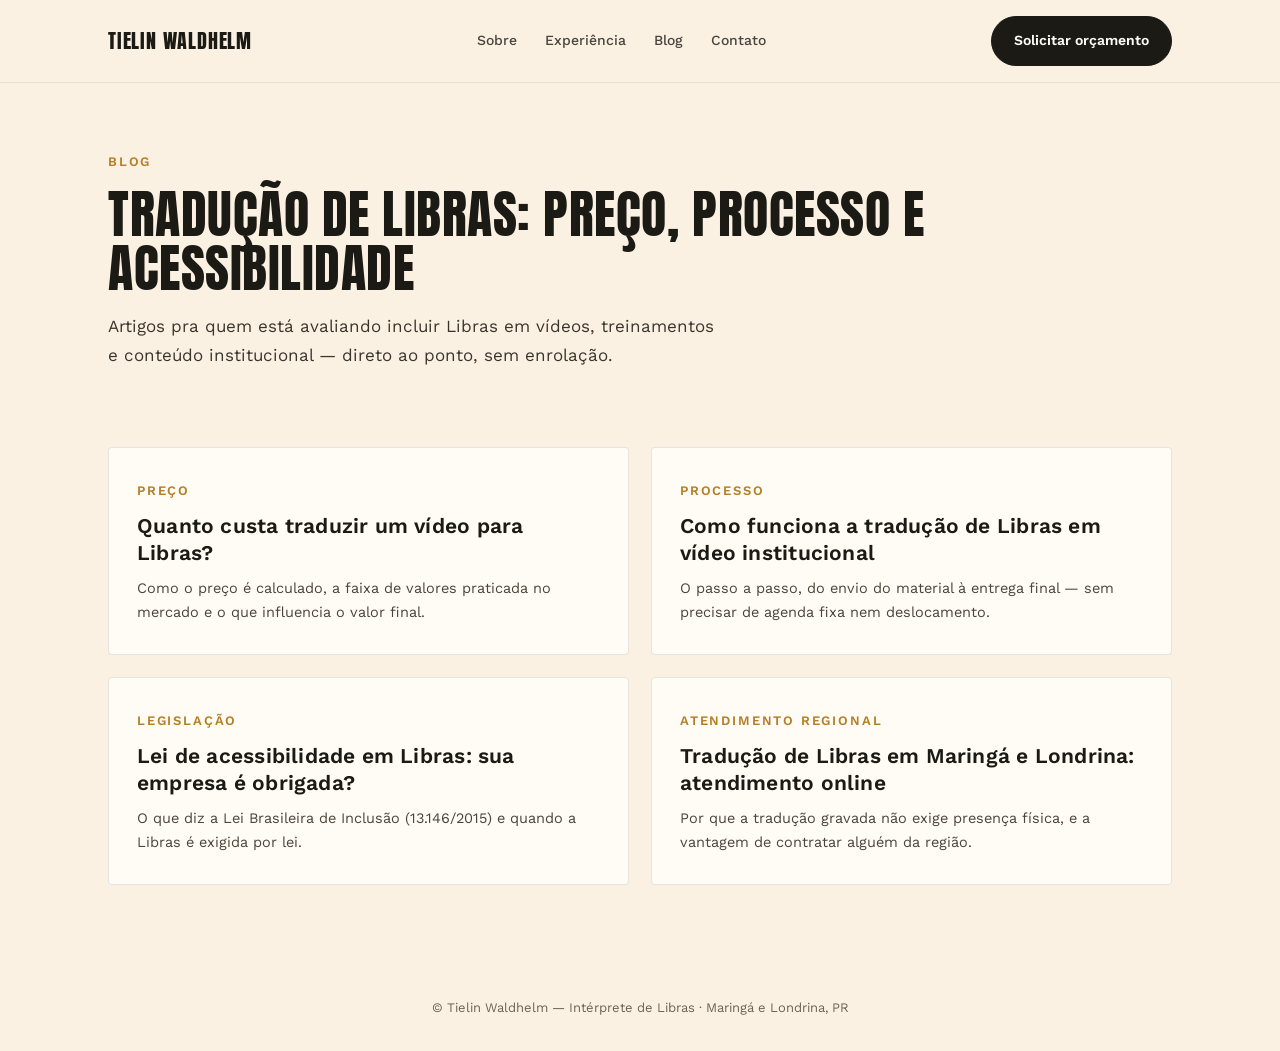
==== blog/index.html @ 84ff34b4 "Add files via upload" ====
<!DOCTYPE html>
<html lang="pt-BR">
<head>
<meta charset="UTF-8">
<meta name="viewport" content="width=device-width, initial-scale=1.0">
<title>Blog | Tradução e Interpretação de Libras — Tielin Waldhelm</title>
<meta name="description" content="Artigos sobre tradução de vídeo em Libras: preço, funcionamento, legislação de acessibilidade e atendimento em Maringá e Londrina.">
<meta name="robots" content="index, follow">
<meta name="author" content="Tielin Waldhelm">
<link rel="canonical" href="https://tielinlibras.com.br/blog/">

<meta property="og:type" content="website">
<meta property="og:title" content="Blog | Tradução e Interpretação de Libras — Tielin Waldhelm">
<meta property="og:description" content="Artigos sobre tradução de vídeo em Libras: preço, funcionamento, legislação e atendimento em Maringá e Londrina.">
<meta property="og:locale" content="pt_BR">
<meta property="og:url" content="https://tielinlibras.com.br/blog/">
<meta property="og:site_name" content="Tielin Waldhelm — Intérprete de Libras">

<link rel="preconnect" href="https://fonts.googleapis.com">
<link rel="preconnect" href="https://fonts.gstatic.com" crossorigin>
<link href="https://fonts.googleapis.com/css2?family=Anton&family=Work+Sans:wght@400;500;600&display=swap" rel="stylesheet">
<link rel="stylesheet" href="blog.css">
</head>
<body>

<header class="nav">
  <div class="nav-inner">
    <a class="logo" href="../index.html">TIELIN WALDHELM</a>
    <ul class="navlinks">
      <li><a href="../index.html#sobre">Sobre</a></li>
      <li><a href="../index.html#experiencia">Experiência</a></li>
      <li><a href="index.html">Blog</a></li>
      <li><a href="../index.html#contato">Contato</a></li>
    </ul>
    <a class="btn" href="https://wa.me/5543999102424" target="_blank" rel="noopener">Solicitar orçamento</a>
  </div>
</header>

<main>
  <section class="blog-hero">
    <div class="wrap">
      <span class="eyebrow">Blog</span>
      <h1>Tradução de Libras: preço, processo e acessibilidade</h1>
      <p>Artigos pra quem está avaliando incluir Libras em vídeos, treinamentos e conteúdo institucional — direto ao ponto, sem enrolação.</p>
    </div>
  </section>

  <section>
    <div class="wrap">
      <div class="post-grid">

        <a class="post-card" href="quanto-custa-traducao-libras.html">
          <span class="eyebrow">Preço</span>
          <h2>Quanto custa traduzir um vídeo para Libras?</h2>
          <p>Como o preço é calculado, a faixa de valores praticada no mercado e o que influencia o valor final.</p>
        </a>

        <a class="post-card" href="como-funciona-traducao-video-institucional.html">
          <span class="eyebrow">Processo</span>
          <h2>Como funciona a tradução de Libras em vídeo institucional</h2>
          <p>O passo a passo, do envio do material à entrega final — sem precisar de agenda fixa nem deslocamento.</p>
        </a>

        <a class="post-card" href="lei-acessibilidade-libras-empresas.html">
          <span class="eyebrow">Legislação</span>
          <h2>Lei de acessibilidade em Libras: sua empresa é obrigada?</h2>
          <p>O que diz a Lei Brasileira de Inclusão (13.146/2015) e quando a Libras é exigida por lei.</p>
        </a>

        <a class="post-card" href="traducao-libras-maringa-londrina-online.html">
          <span class="eyebrow">Atendimento regional</span>
          <h2>Tradução de Libras em Maringá e Londrina: atendimento online</h2>
          <p>Por que a tradução gravada não exige presença física, e a vantagem de contratar alguém da região.</p>
        </a>

      </div>
    </div>
  </section>
</main>

<footer>
  © Tielin Waldhelm — Intérprete de Libras · Maringá e Londrina, PR
</footer>
</body>
</html>
---- blog/blog.css ----
:root{
  --cream:#FBF1E2;
  --cream-2:#FFFCF6;
  --mustard:#D9A23C;
  --mustard-dark:#B47F26;
  --taupe:#B7AC97;
  --ink:#1C1A15;
  --stage:#100E0B;
  --white:#FFFFFF;
  --maxw:1120px;
  --maxw-article:760px;
}
*{box-sizing:border-box;}
html{scroll-behavior:smooth;}
body{
  margin:0;
  background:var(--cream);
  color:var(--ink);
  font-family:'Work Sans', sans-serif;
  font-weight:400;
  line-height:1.7;
  -webkit-font-smoothing:antialiased;
}
h1,h2,h3,.disp{
  font-family:'Anton', sans-serif;
  font-weight:400;
  text-transform:uppercase;
  letter-spacing:0.01em;
  line-height:1.05;
  margin:0;
}
a{color:inherit;}
img{max-width:100%;display:block;}
.wrap{max-width:var(--maxw);margin:0 auto;padding:0 28px;}
.wrap-article{max-width:var(--maxw-article);margin:0 auto;padding:0 28px;}
.eyebrow{
  font-size:13px;letter-spacing:0.14em;text-transform:uppercase;font-weight:600;
  color:var(--mustard-dark);margin-bottom:14px;display:inline-block;
}

header.nav{
  position:sticky;top:0;z-index:50;
  background:rgba(251,241,226,0.92);backdrop-filter:blur(6px);
  border-bottom:1px solid rgba(28,26,21,0.08);
}
.nav-inner{
  max-width:var(--maxw);margin:0 auto;padding:16px 28px;
  display:flex;align-items:center;justify-content:space-between;
}
.logo{font-family:'Anton',sans-serif;font-size:20px;letter-spacing:0.04em;text-decoration:none;color:var(--ink);}
.navlinks{display:none;gap:28px;font-size:14px;font-weight:500;list-style:none;margin:0;padding:0;}
.navlinks a{text-decoration:none;opacity:0.8;transition:opacity .2s;}
.navlinks a:hover{opacity:1;}
@media(min-width:820px){.navlinks{display:flex;}}
.btn{
  display:inline-flex;align-items:center;gap:8px;
  background:var(--ink);color:var(--cream-2);
  padding:12px 22px;border-radius:100px;
  font-size:14px;font-weight:600;text-decoration:none;
  border:1px solid var(--ink);
  transition:background .2s, color .2s, transform .15s;
}
.btn:hover{background:var(--mustard-dark);border-color:var(--mustard-dark);transform:translateY(-1px);}

/* BLOG INDEX */
.blog-hero{padding:64px 0 40px;}
.blog-hero h1{font-size:clamp(34px,5.5vw,52px);}
.blog-hero p{font-size:17px;max-width:56ch;color:#3a352c;margin-top:16px;}

.post-grid{display:grid;grid-template-columns:1fr;gap:22px;padding:20px 0 80px;}
@media(min-width:760px){.post-grid{grid-template-columns:1fr 1fr;}}
.post-card{
  background:var(--cream-2);border:1px solid rgba(28,26,21,0.1);border-radius:4px;
  padding:28px;text-decoration:none;color:var(--ink);display:block;
  transition:transform .15s, box-shadow .15s;
}
.post-card:hover{transform:translateY(-3px);box-shadow:0 10px 24px rgba(28,26,21,0.08);}
.post-card .eyebrow{margin-bottom:10px;}
.post-card h2{font-family:'Work Sans',sans-serif;text-transform:none;font-weight:600;font-size:21px;margin-bottom:10px;line-height:1.3;}
.post-card p{font-size:14.5px;color:#4a453b;margin:0;}

/* ARTICLE */
.article-hero{padding:56px 0 20px;}
.article-hero h1{font-size:clamp(30px,5vw,46px);}
.article-meta{font-size:13.5px;color:#6b6455;margin-top:18px;}
article{padding:20px 0 70px;font-size:17px;color:#2c2820;}
article h2{
  font-family:'Work Sans',sans-serif;text-transform:none;font-weight:600;
  font-size:24px;margin:40px 0 14px;color:var(--ink);
}
article p{margin:0 0 18px;}
article ul{margin:0 0 18px;padding-left:22px;}
article li{margin-bottom:8px;}
article strong{font-weight:600;}
.callout{
  background:var(--cream-2);border-left:3px solid var(--mustard);
  padding:18px 22px;margin:26px 0;font-size:15.5px;border-radius:2px;
}

.cta-box{
  background:var(--stage);color:var(--cream-2);border-radius:6px;
  padding:38px 32px;margin-top:48px;text-align:left;
}
.cta-box .eyebrow{color:var(--mustard);}
.cta-box h3{font-family:'Work Sans',sans-serif;text-transform:none;font-weight:600;font-size:22px;color:var(--cream-2);margin:8px 0 16px;}
.cta-box p{color:#cfc9bb;margin:0 0 22px;font-size:15px;}
.cta-box .btn{background:var(--mustard);border-color:var(--mustard);color:var(--stage);}
.cta-box .btn:hover{background:var(--cream-2);border-color:var(--cream-2);color:var(--stage);}

.back-link{display:inline-block;margin-top:36px;font-size:14px;font-weight:600;text-decoration:none;color:var(--mustard-dark);}

footer{padding:32px 0;font-size:13px;color:#6b6455;text-align:center;}
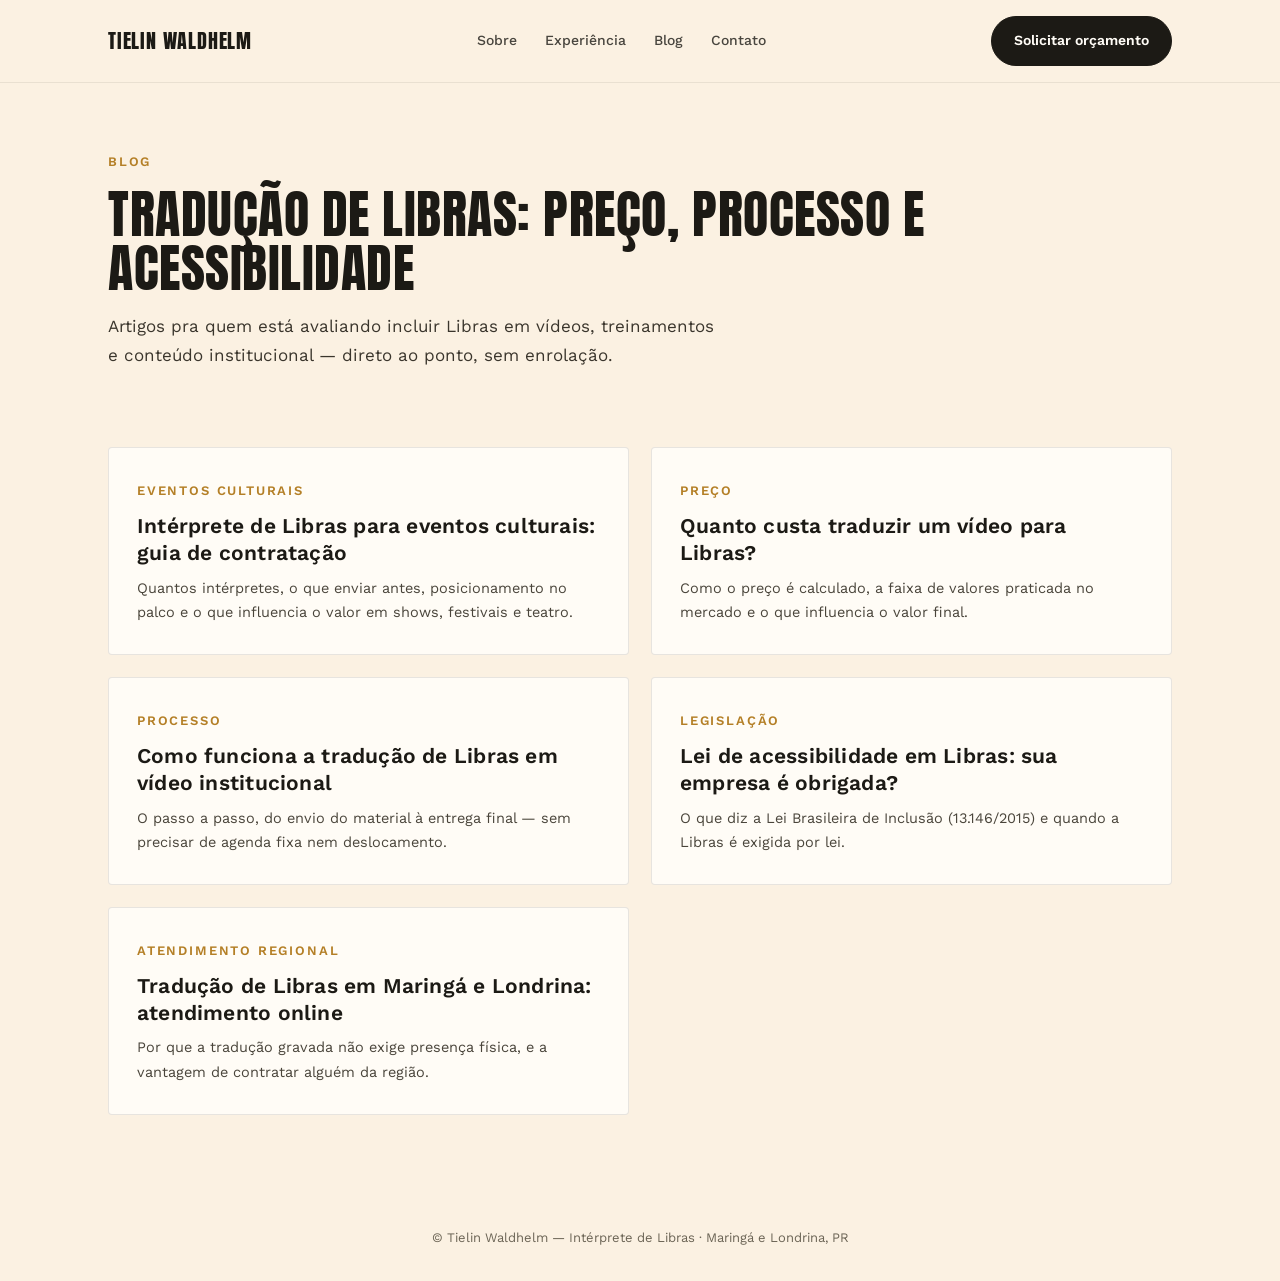
==== commit c8dbfcf9: "Adiciona guia de contratação de intérprete de Libras para eventos culturais Co-Authored-By: Claude S" ====
--- a/blog/index.html
+++ b/blog/index.html
@@ -49,6 +49,12 @@
     <div class="wrap">
       <div class="post-grid">
 
+        <a class="post-card" href="interprete-libras-eventos-culturais.html">
+          <span class="eyebrow">Eventos culturais</span>
+          <h2>Intérprete de Libras para eventos culturais: guia de contratação</h2>
+          <p>Quantos intérpretes, o que enviar antes, posicionamento no palco e o que influencia o valor em shows, festivais e teatro.</p>
+        </a>
+
         <a class="post-card" href="quanto-custa-traducao-libras.html">
           <span class="eyebrow">Preço</span>
           <h2>Quanto custa traduzir um vídeo para Libras?</h2>
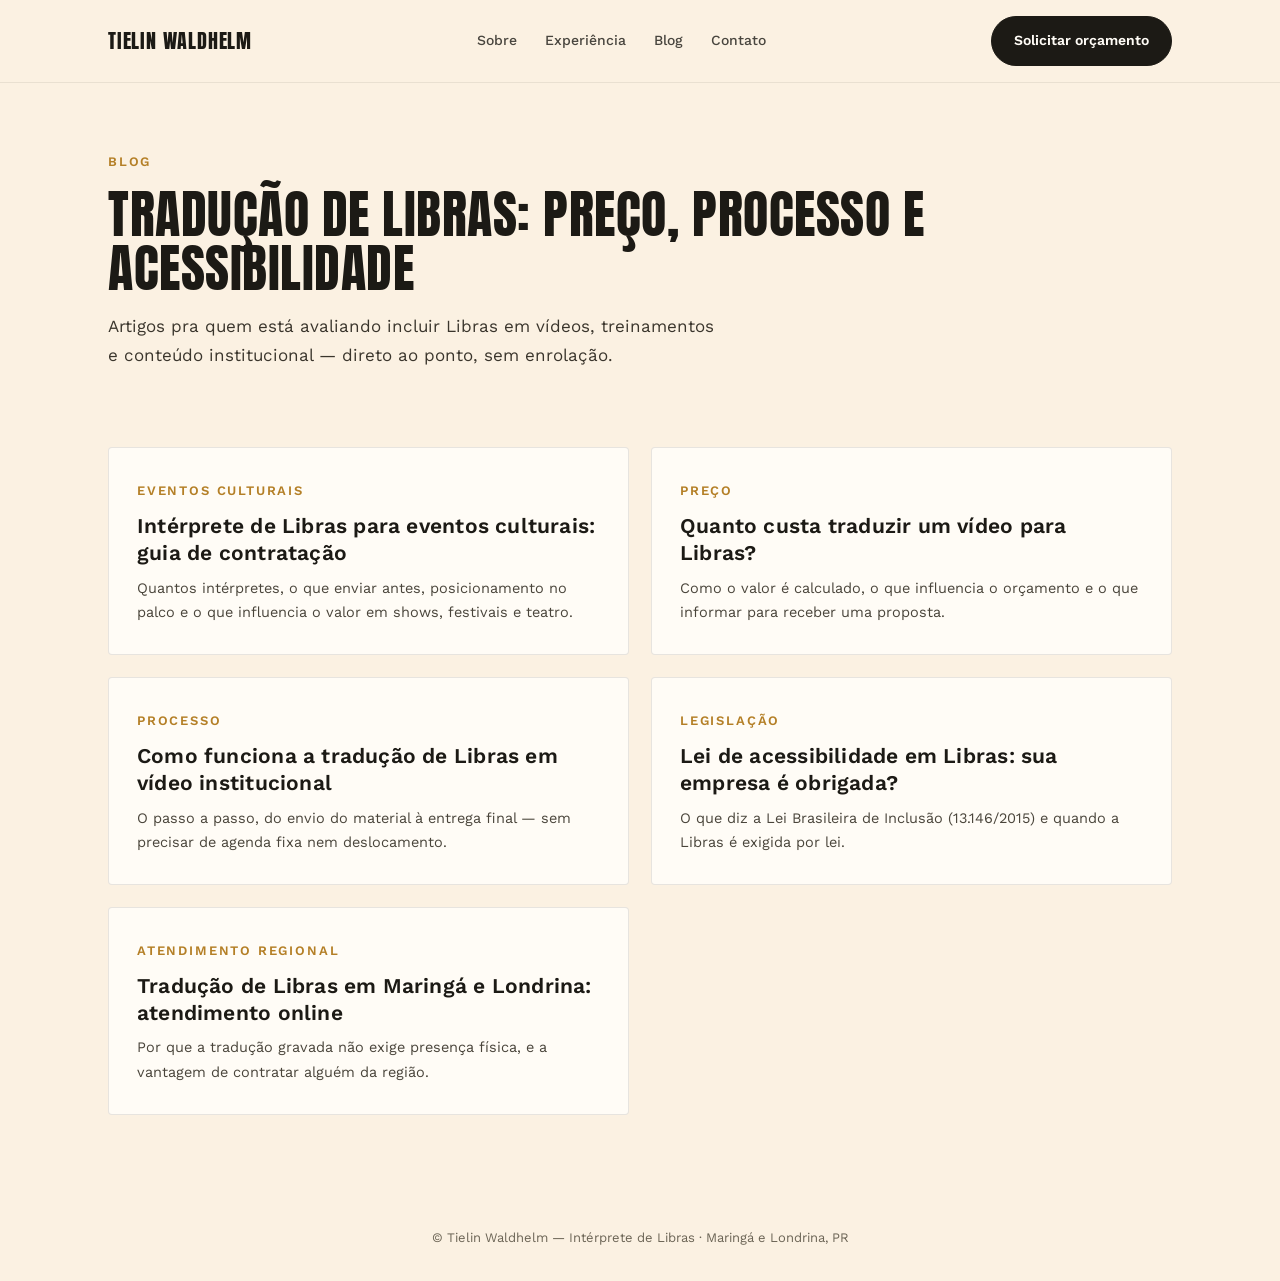
==== commit 979ec8bf: "Remove faixa de valores do post de preço e ajusta descrições Co-Authored-By: Claude Sonnet 5.5 <nore" ====
--- a/blog/index.html
+++ b/blog/index.html
@@ -58,7 +58,7 @@
         <a class="post-card" href="quanto-custa-traducao-libras.html">
           <span class="eyebrow">Preço</span>
           <h2>Quanto custa traduzir um vídeo para Libras?</h2>
-          <p>Como o preço é calculado, a faixa de valores praticada no mercado e o que influencia o valor final.</p>
+          <p>Como o valor é calculado, o que influencia o orçamento e o que informar para receber uma proposta.</p>
         </a>
 
         <a class="post-card" href="como-funciona-traducao-video-institucional.html">
